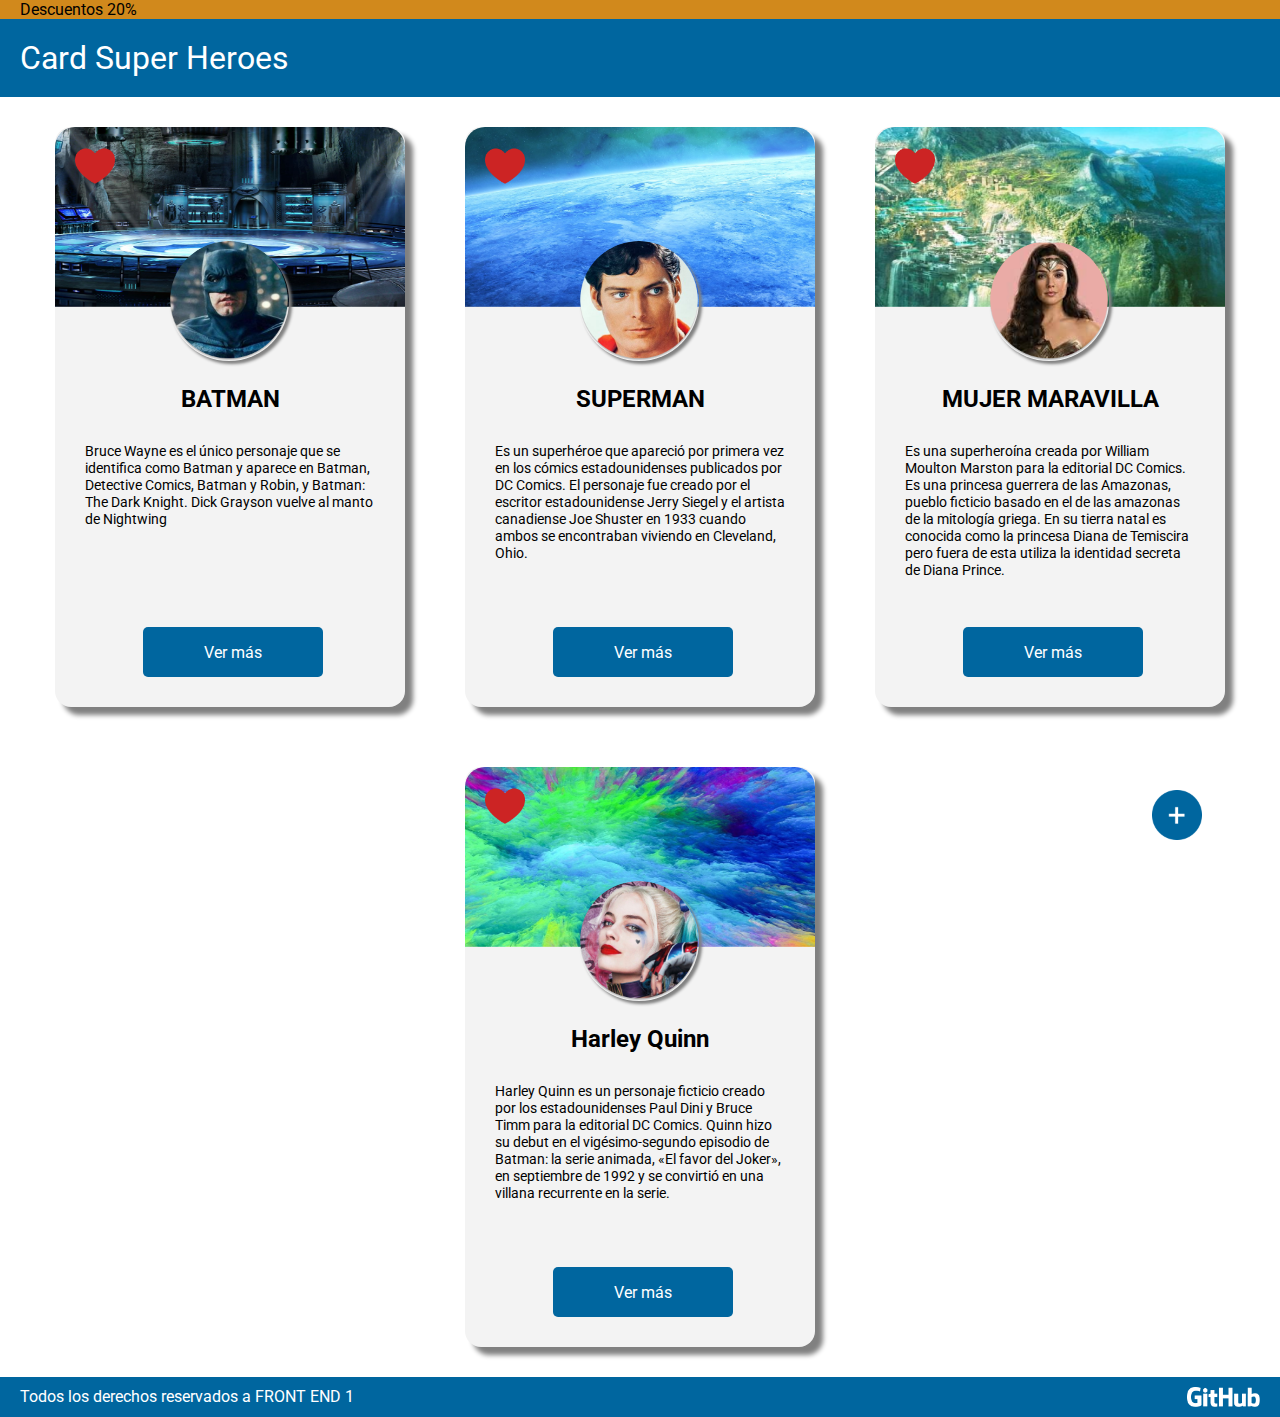
==== index.html @ 0bc8804c "Tarjetas adaptables" ====
<!DOCTYPE html>
<html>
    <head>
        <meta charset="utf-8">
        <meta http-equiv="X-UA-Compatible" content="IE=edge">
        <meta name="viewport" content="width=device-width, initial-scale=1">
        <link rel="stylesheet" href="./css/style.css">
        <style>
            @import url('https://fonts.googleapis.com/css2?family=Roboto&display=swap');
        </style>
        <title>Figma - Clase 10</title>
    </head>
    <body>
        <header>
                <p class="superior">Descuentos 20%</p>
                <h1 class="Titulo">Card Super Heroes</h1>
        </header>
        <img src="./img/add.png" id="add" alt="añadir" >
        <div class="flex-contain">
            
                <div class="Card">
                    <img src="./img/cueva.png" class="fondo" alt="fondo">
                    <img src="./img/like.png" class="like" alt="">
                    <img src="./img/batman.png" class="foto" alt="Batman">
                    <h2>BATMAN</h2>
                    <p class="text">Bruce Wayne es el único personaje que se identifica como Batman y aparece en Batman, Detective Comics, Batman y Robin, y Batman: The Dark Knight. Dick Grayson vuelve al manto de Nightwing</p>
                    <button>Ver más</button>
                </div>
            
        
            <div class="Card">
                    <img src="./img/tierra.png" class="fondo" alt="fondo">
                    <img src="./img/like.png" class="like" alt="">
                    <img src="./img/superman.png" class="foto" alt="superman">
                    <h2>SUPERMAN</h2>
                    <p class="text">Es un superhéroe que apareció por primera vez en los cómics estadounidenses publicados por DC Comics. ​
                        El personaje fue creado por el escritor estadounidense Jerry Siegel y el artista canadiense Joe Shuster en 1933 cuando ambos se encontraban viviendo en Cleveland, Ohio.</p>
                    <button>Ver más</button>
                </div>
                <div class="Card">
                    <img src="./img/amazonas.png" class="fondo" alt="fondo">
                    <img src="./img/like.png" class="like" alt="">
                    <img src="./img/wonderwoman.png" class="foto" alt="wonderwoman">
                    <h2>MUJER MARAVILLA</h2>
                    <p class="text">Es una superheroína creada por William Moulton Marston para la editorial DC Comics. Es una princesa guerrera de las Amazonas, pueblo ficticio basado en el de las amazonas de la mitología griega. En su tierra natal es conocida como la princesa Diana de Temiscira pero fuera de esta utiliza la identidad secreta de Diana Prince.</p>
                    <button>Ver más</button>
                </div>
                <div class="Card">
                        <img src="./img/colores.png" class="fondo" alt="fondo">
                        <img src="./img/like.png" class="like" alt="like">
                        <img src="./img/queen.png" class="foto" alt="queen">
                    <h2>Harley Quinn</h2>
                    <p class="text">Harley Quinn es un personaje ficticio creado por los estadounidenses Paul Dini y Bruce Timm para la editorial DC Comics. Quinn hizo su debut en el vigésimo-segundo episodio de Batman: la serie animada, «El favor del Joker», en septiembre de 1992 y se convirtió en una villana recurrente en la serie.</p>
                    <button>Ver más</button>
                </div>
        </div>
        <footer>
            <p id="derechos">Todos los derechos reservados a FRONT END 1</p>
            <img  src="./img/github.png" class="github" alt="github">
        </footer>
    </body>
</html>
---- css/style.css ----
*{
    margin: 0;
    padding: 0;
    border: 0;
    font-size: 16px;
    font-family: 'Roboto', sans-serif;
}

/*barras superiores*/

/*descuentos*/
.superior{
    background-color: #D1891C;
    font-size: 1rem;
    padding-left: 20px;
}

/*titulo*/
h1{
    background-color: #00669F;
    color: white;
    font-size: 2rem;
    font-weight: normal;
    padding: 20px;
}

/*tarjetas*/

.flex-contain{
    display: flex;
    justify-content: center;
    flex-wrap: wrap;
}

.Card{
    position: relative;
    height: 580px;
    width: 33%;
    min-width: 300px;
    max-width: 350px;
    background-color: #F3F3F3;
    border-radius: 16px;
    box-shadow: 8px 8px 5px grey;
    margin: 30px;
}

.fondo{
    width: 100%;
    height: 180px;
    border-radius: 20px 20px 0px 0px;
}

.like{
    width: 40px;
    position: relative;
    left: 20px;
    top: -245px;
}

.foto{
    top: -70px;
    left: 20%;
    position: relative;
    width: 120px;
    border-radius: 50%;
    box-shadow: 3px 3px 3px grey;
}

h2{
    position: relative;
    text-align: center;
    top: -50px;
    font-size: 1.5rem;
}
.text{
    position: relative;
    top: -50px;
    font-size: 0.9rem;
    margin: 30px;
}
button{
    background-color: #00669F ;
    color: white;
    border-radius: 5px;
    width: 180px;
    height: 50px;
    position: absolute;
    bottom: 30px;
    left: 25%;
}

/*añadir*/

#add{
    width: 50px;
    height: 50px;
    position: fixed;
    bottom: 60px;
    left: 90%;
    z-index: 5;
}

/*final de pagina*/

footer{
    color: white;
    background-color:#00669F;
    font-family:'Roboto', sans-serif;
    font-size: 1rem;
    padding: 10px 20px 10px 20px;
    display: flex;
    justify-content: space-between;
    align-content: center;
}
.github{
    height: 20px;
}

@media (max-width:720px){
    .foto{
        left: 16%;
    }
    #add{
        width: 50px;
        height: 50px;
        position: fixed;
        bottom: 80px;
        left: 80%;
        z-index: 5;
    }
    button{
        left: 20%;
    }
    .github{
        display: none;
    }
    footer{
        display: flex;
        justify-content: center;
    }
}
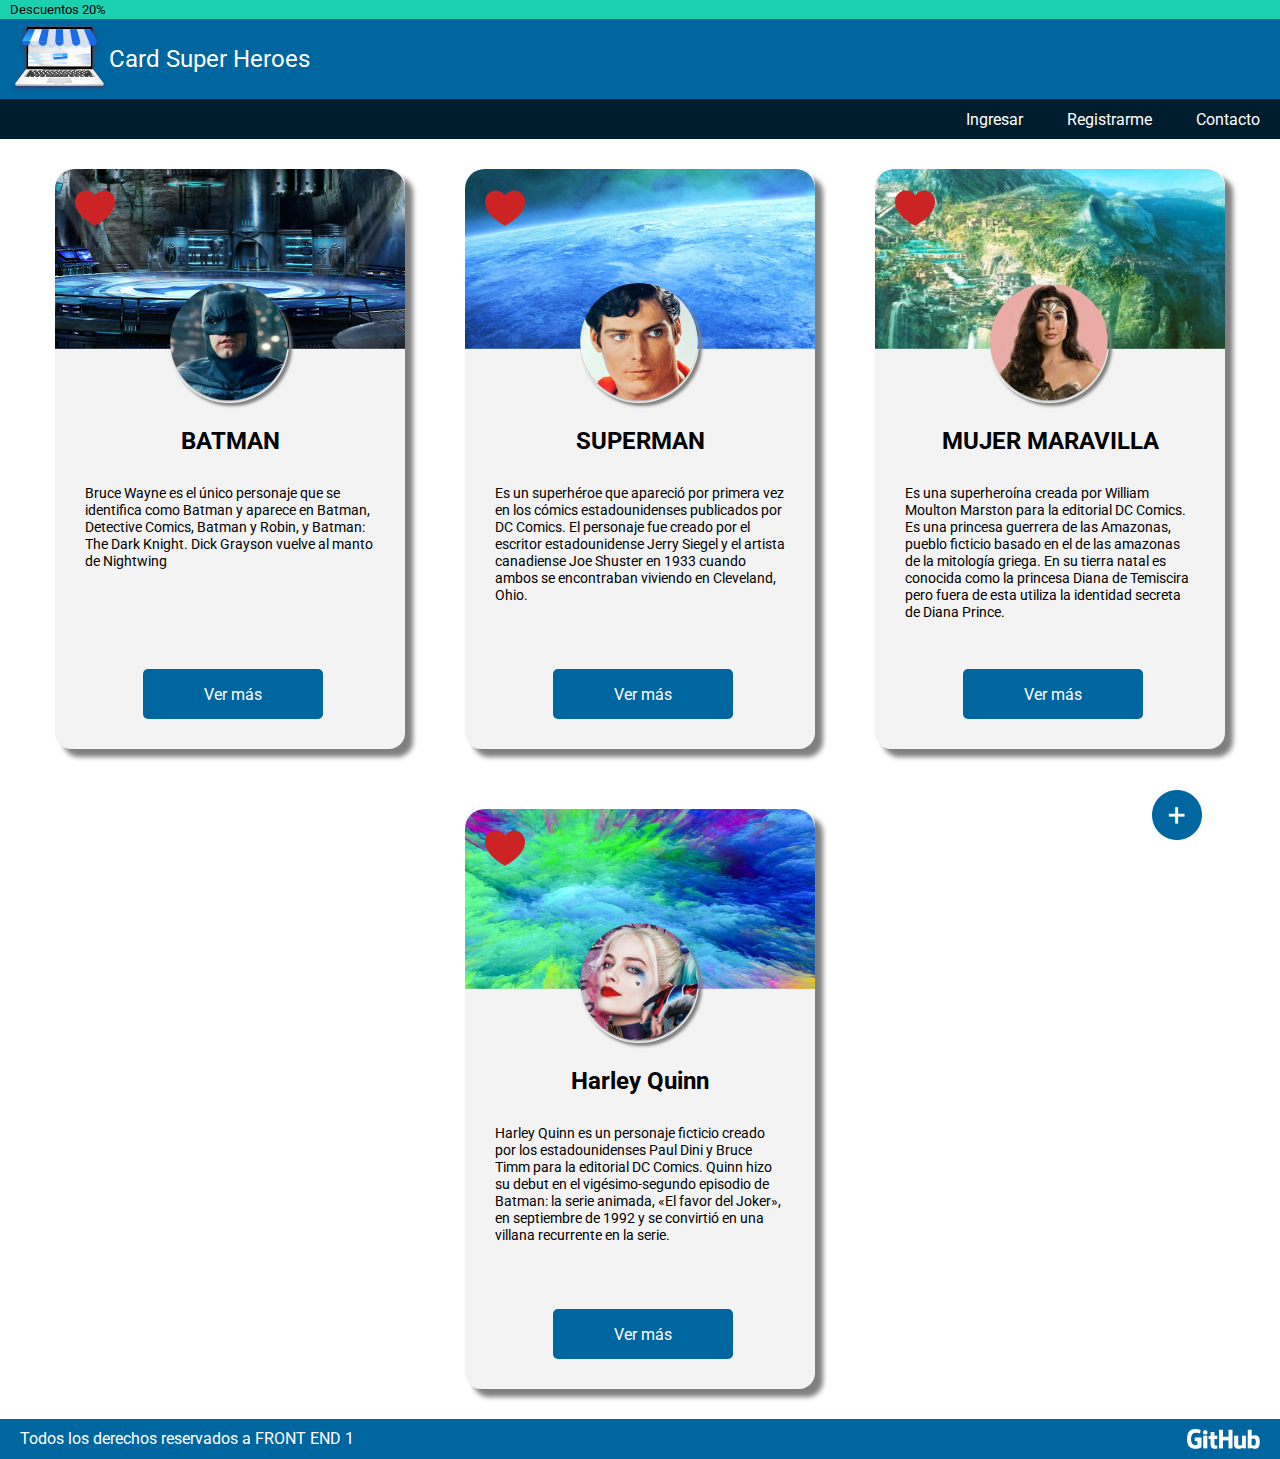
==== commit 2bd02279: "path logo" ====
--- a/index.html
+++ b/index.html
@@ -8,34 +8,38 @@
         <style>
             @import url('https://fonts.googleapis.com/css2?family=Roboto&display=swap');
         </style>
-        <title>Figma - Clase 10</title>
+        <title>Card DC Comics</title>
     </head>
     <body>
         <header>
-                <p class="superior">Descuentos 20%</p>
+                <p class="superior" id="">Descuentos 20%</p>
                 <h1 class="Titulo">Card Super Heroes</h1>
+                <nav class="bar-nav">
+                    <ul type="none">
+                        <li class="opciones"><a href="./login.html">Ingresar</a></li>
+                        <li class="opciones"><a href="./register.html">Registrarme</a></li>
+                        <li class="opciones"><a href="./contactame.html">Contacto</a></li>
+                    </ul>
+                </nav>
         </header>
         <img src="./img/add.png" id="add" alt="añadir" >
         <div class="flex-contain">
-            
                 <div class="Card">
                     <img src="./img/cueva.png" class="fondo" alt="fondo">
                     <img src="./img/like.png" class="like" alt="">
                     <img src="./img/batman.png" class="foto" alt="Batman">
                     <h2>BATMAN</h2>
                     <p class="text">Bruce Wayne es el único personaje que se identifica como Batman y aparece en Batman, Detective Comics, Batman y Robin, y Batman: The Dark Knight. Dick Grayson vuelve al manto de Nightwing</p>
-                    <button>Ver más</button>
+                    <button class="informacion">Ver más</button>
                 </div>
-            
-        
-            <div class="Card">
+                <div class="Card">
                     <img src="./img/tierra.png" class="fondo" alt="fondo">
                     <img src="./img/like.png" class="like" alt="">
                     <img src="./img/superman.png" class="foto" alt="superman">
                     <h2>SUPERMAN</h2>
                     <p class="text">Es un superhéroe que apareció por primera vez en los cómics estadounidenses publicados por DC Comics. ​
                         El personaje fue creado por el escritor estadounidense Jerry Siegel y el artista canadiense Joe Shuster en 1933 cuando ambos se encontraban viviendo en Cleveland, Ohio.</p>
-                    <button>Ver más</button>
+                    <button class="informacion">Ver más</button>
                 </div>
                 <div class="Card">
                     <img src="./img/amazonas.png" class="fondo" alt="fondo">
@@ -43,7 +47,7 @@
                     <img src="./img/wonderwoman.png" class="foto" alt="wonderwoman">
                     <h2>MUJER MARAVILLA</h2>
                     <p class="text">Es una superheroína creada por William Moulton Marston para la editorial DC Comics. Es una princesa guerrera de las Amazonas, pueblo ficticio basado en el de las amazonas de la mitología griega. En su tierra natal es conocida como la princesa Diana de Temiscira pero fuera de esta utiliza la identidad secreta de Diana Prince.</p>
-                    <button>Ver más</button>
+                    <button class="informacion">Ver más</button>
                 </div>
                 <div class="Card">
                         <img src="./img/colores.png" class="fondo" alt="fondo">
@@ -51,7 +55,7 @@
                         <img src="./img/queen.png" class="foto" alt="queen">
                     <h2>Harley Quinn</h2>
                     <p class="text">Harley Quinn es un personaje ficticio creado por los estadounidenses Paul Dini y Bruce Timm para la editorial DC Comics. Quinn hizo su debut en el vigésimo-segundo episodio de Batman: la serie animada, «El favor del Joker», en septiembre de 1992 y se convirtió en una villana recurrente en la serie.</p>
-                    <button>Ver más</button>
+                    <button class="informacion">Ver más</button>
                 </div>
         </div>
         <footer>
--- a/css/style.css
+++ b/css/style.css
@@ -2,35 +2,68 @@
     margin: 0;
     padding: 0;
     border: 0;
-    font-size: 16px;
+    font-size: 100%;
     font-family: 'Roboto', sans-serif;
+    vertical-align: baseline;
+    box-sizing: border-box;
 }
 
 /*barras superiores*/
 
 /*descuentos*/
 .superior{
-    background-color: #D1891C;
-    font-size: 1rem;
-    padding-left: 20px;
-}
-
-/*titulo*/
+    background-color: #1CD1B0;
+    font-size: 0.8rem;
+    padding: 2px 10px;
+}
+
+/*Textos*/
+a{
+    text-decoration: none;
+}
+li a{
+    color: white;
+}
+
 h1{
     background-color: #00669F;
     color: white;
-    font-size: 2rem;
     font-weight: normal;
-    padding: 20px;
-}
-
-/*tarjetas*/
+    display: flex;
+    align-items: center;
+    font-size: 1.5rem;
+    padding: 0px;
+}
+h1:before{
+    content: url(../img/logo.svg);
+    padding-left: 10px;
+}
+
+/*barra de navegacion*/
+
+nav.bar-nav{
+    display:flex;
+    flex-direction: row;
+    justify-content: flex-end;
+    align-items: center;
+    background-color: #001D2D;
+    color: white;
+    height: 40px;
+}
+li.opciones{
+    display: inline-block;
+    padding: 0px 20px;
+}
+
+/*contenedor tarjetas*/
 
 .flex-contain{
     display: flex;
     justify-content: center;
     flex-wrap: wrap;
 }
+
+/*tarjetas*/
 
 .Card{
     position: relative;
@@ -78,7 +111,7 @@
     font-size: 0.9rem;
     margin: 30px;
 }
-button{
+button.informacion{
     background-color: #00669F ;
     color: white;
     border-radius: 5px;
@@ -87,6 +120,17 @@
     position: absolute;
     bottom: 30px;
     left: 25%;
+}
+
+/*contenedor login*/
+
+main.flex-contain{
+    min-height: calc(100vh - 138.8px);
+}
+section#container{
+    margin: 15vh 0px;
+    width: 50%;
+    max-width: 500px;
 }
 
 /*añadir*/
@@ -100,7 +144,7 @@
     z-index: 5;
 }
 
-/*final de pagina*/
+/*final de pagina cards*/
 
 footer{
     color: white;
@@ -112,13 +156,104 @@
     justify-content: space-between;
     align-content: center;
 }
+
+/* contenido forms*/
+
+/*titulo*/
+
+h2#sub-title{
+    font-weight:900;
+    font-size: 3rem;
+    text-align: left;
+}
+
+/*forms*/ 
+form{
+    display: flex;
+    flex-direction: column;
+    justify-content: space-between;
+}
+input, select.estilo{
+    width: 100%;
+    height: 40px;
+    padding-left: 15px;
+    margin: 10px 0px;
+    border: black solid 2px;
+}
+button#ingreso{
+    width: 100%;
+    height: 40px;
+    margin: 30px 0px 15px 0px;
+    font-size: 1.1rem;
+    font-weight: bold;
+    background-color: #1CD1B0;
+    border-radius: 20px;
+}
+#pregunta{
+    margin-top: 20px;
+    display: flex;
+    justify-content: center;
+    flex-wrap: wrap;
+}
+/*botones registro y contacto*/
+section#botones{
+    display: inline-block;
+    flex-wrap: wrap;
+    margin-top: 50px;
+}
+button.acciones{
+    width:48%;
+    min-width: 150px;
+    height: 40px;
+    font-size: 1.1rem;
+    font-weight: bold;
+    border-radius: 20px;
+    margin-top: 10px;
+
+}
+button#send{
+    margin-left: 8px;
+    background-color: #1CD1B0;
+}
+button#clean{
+    margin-right: 8px;
+    background-color: #888888;
+}
+
+
+/*contactame*/
+#comment{
+    height: 200px;
+    padding: 15px;
+    margin: 10px 0px;
+    border: black solid 2px;
+}
+
+/*footers*/
+footer#centrado{
+    display: flex;
+    justify-content: center;
+    align-content: center;
+}
+
 .github{
     height: 20px;
 }
 
-@media (max-width:720px){
+
+@media (max-width:769px)
+{
     .foto{
-        left: 16%;
+        left: 14.5%;
+    }
+    button{
+        left: 19%;
+    }
+}
+
+@media (max-width:426px){
+    h2#sub-title{
+        font-size: 2rem;
     }
     #add{
         width: 50px;
@@ -128,9 +263,6 @@
         left: 80%;
         z-index: 5;
     }
-    button{
-        left: 20%;
-    }
     .github{
         display: none;
     }
@@ -139,3 +271,14 @@
         justify-content: center;
     }
 }
+
+@media (max-width:997px){
+    section#botones{
+        display: flex;
+        justify-content: center;
+    }
+    button#registrar, button#limpiar{
+        margin-left: 0px;
+        margin-right: 0px;
+    }
+}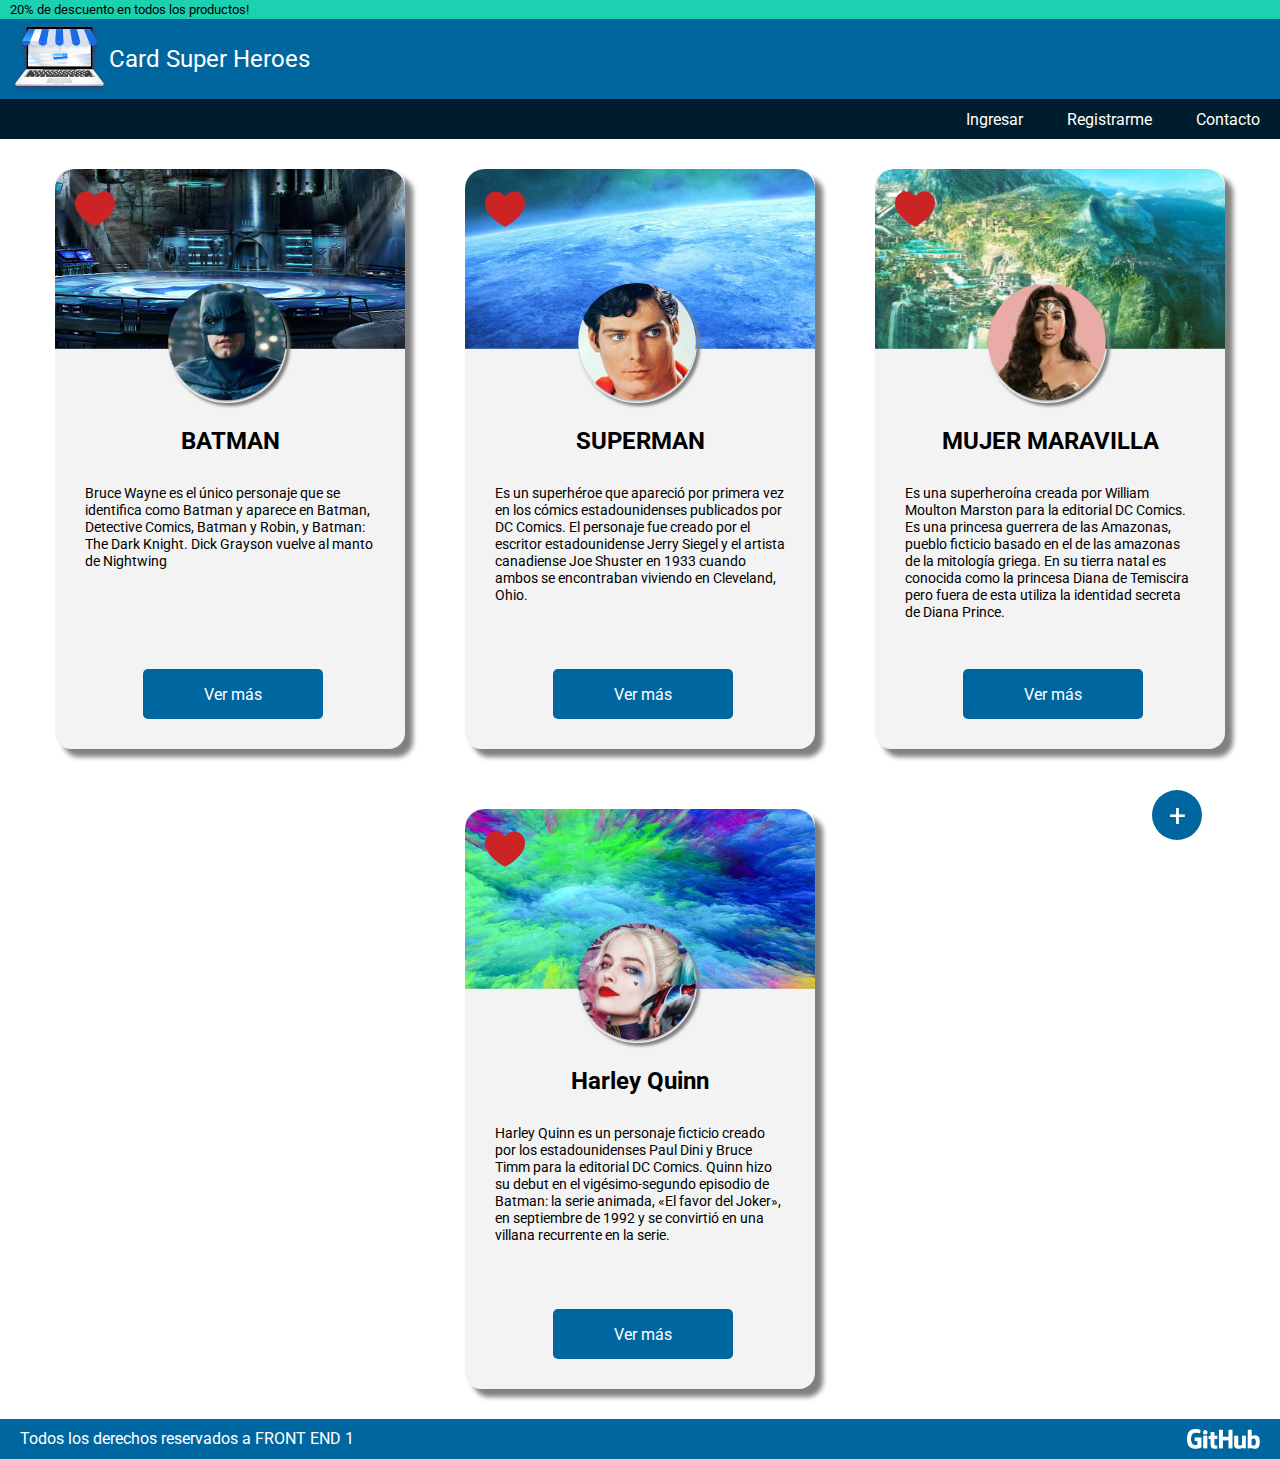
==== commit cfd84287: "Funcionamiento del boton add" ====
--- a/index.html
+++ b/index.html
@@ -12,8 +12,8 @@
     </head>
     <body>
         <header>
-                <p class="superior" id="">Descuentos 20%</p>
-                <h1 class="Titulo">Card Super Heroes</h1>
+                <p class="superior" >20% de descuento en todos los productos!</p>
+                <h1 class="Titulo titl-position">Card Super Heroes</h1>
                 <nav class="bar-nav">
                     <ul type="none">
                         <li class="opciones"><a href="./login.html">Ingresar</a></li>
@@ -22,13 +22,13 @@
                     </ul>
                 </nav>
         </header>
-        <img src="./img/add.png" id="add" alt="añadir" >
+        <button id="add" onclick="location.href='./add.html'">+</button>
         <div class="flex-contain">
                 <div class="Card">
                     <img src="./img/cueva.png" class="fondo" alt="fondo">
                     <img src="./img/like.png" class="like" alt="">
                     <img src="./img/batman.png" class="foto" alt="Batman">
-                    <h2>BATMAN</h2>
+                    <h2 class="titl-position">BATMAN</h2>
                     <p class="text">Bruce Wayne es el único personaje que se identifica como Batman y aparece en Batman, Detective Comics, Batman y Robin, y Batman: The Dark Knight. Dick Grayson vuelve al manto de Nightwing</p>
                     <button class="informacion">Ver más</button>
                 </div>
@@ -36,7 +36,7 @@
                     <img src="./img/tierra.png" class="fondo" alt="fondo">
                     <img src="./img/like.png" class="like" alt="">
                     <img src="./img/superman.png" class="foto" alt="superman">
-                    <h2>SUPERMAN</h2>
+                    <h2 class="titl-position">SUPERMAN</h2>
                     <p class="text">Es un superhéroe que apareció por primera vez en los cómics estadounidenses publicados por DC Comics. ​
                         El personaje fue creado por el escritor estadounidense Jerry Siegel y el artista canadiense Joe Shuster en 1933 cuando ambos se encontraban viviendo en Cleveland, Ohio.</p>
                     <button class="informacion">Ver más</button>
@@ -45,7 +45,7 @@
                     <img src="./img/amazonas.png" class="fondo" alt="fondo">
                     <img src="./img/like.png" class="like" alt="">
                     <img src="./img/wonderwoman.png" class="foto" alt="wonderwoman">
-                    <h2>MUJER MARAVILLA</h2>
+                    <h2 class="titl-position">MUJER MARAVILLA</h2>
                     <p class="text">Es una superheroína creada por William Moulton Marston para la editorial DC Comics. Es una princesa guerrera de las Amazonas, pueblo ficticio basado en el de las amazonas de la mitología griega. En su tierra natal es conocida como la princesa Diana de Temiscira pero fuera de esta utiliza la identidad secreta de Diana Prince.</p>
                     <button class="informacion">Ver más</button>
                 </div>
@@ -53,7 +53,7 @@
                         <img src="./img/colores.png" class="fondo" alt="fondo">
                         <img src="./img/like.png" class="like" alt="like">
                         <img src="./img/queen.png" class="foto" alt="queen">
-                    <h2>Harley Quinn</h2>
+                    <h2 class="titl-position">Harley Quinn</h2>
                     <p class="text">Harley Quinn es un personaje ficticio creado por los estadounidenses Paul Dini y Bruce Timm para la editorial DC Comics. Quinn hizo su debut en el vigésimo-segundo episodio de Batman: la serie animada, «El favor del Joker», en septiembre de 1992 y se convirtió en una villana recurrente en la serie.</p>
                     <button class="informacion">Ver más</button>
                 </div>
--- a/css/style.css
+++ b/css/style.css
@@ -85,21 +85,21 @@
 
 .like{
     width: 40px;
-    position: relative;
+    position: absolute;
     left: 20px;
-    top: -245px;
+    top: 20px;
 }
 
 .foto{
     top: -70px;
-    left: 20%;
+    left: 32%;
     position: relative;
     width: 120px;
     border-radius: 50%;
     box-shadow: 3px 3px 3px grey;
 }
 
-h2{
+h2.titl-position{
     position: relative;
     text-align: center;
     top: -50px;
@@ -135,13 +135,24 @@
 
 /*añadir*/
 
+
 #add{
+    font-size: 30px;
+    height: 50px;
+    width: 50px;
+    border-radius: 50%;
+    color: white;
+    background-color:#00669F;
     width: 50px;
     height: 50px;
     position: fixed;
     bottom: 60px;
     left: 90%;
     z-index: 5;
+    text-align: center;
+}
+button#add:active{
+    background-color: #001D2D;
 }
 
 /*final de pagina cards*/
@@ -173,7 +184,7 @@
     flex-direction: column;
     justify-content: space-between;
 }
-input, select.estilo{
+input.estilo, select.estilo{
     width: 100%;
     height: 40px;
     padding-left: 15px;
@@ -240,16 +251,104 @@
     height: 20px;
 }
 
-
-@media (max-width:769px)
-{
-    .foto{
-        left: 14.5%;
-    }
-    button{
-        left: 19%;
-    }
-}
+/*Añadir Superheroe*/
+
+/*contenedor*/
+main#contain-add{
+    min-height: calc(100vh - 138.8px);
+    margin:50px 0px;
+}
+
+/*titulo*/
+h2.titl-add{
+    color: white;
+    font-weight: bold;
+    font-size: 2.5rem;
+    text-align: center;
+    margin-top: 10px;
+}
+.deco-text{
+    font-weight: lighter;
+    font-size: 1rem;
+    color: white;
+}
+.cont-add{
+    background-color: #00669F;
+    border-radius: 50px;
+    width: 60%;
+}
+label.lbl{
+    font-size: 13px;
+}
+.check{
+    width: 17px;
+    height: 17px;
+}
+input.add{
+    margin: 10px 0px;
+    border-radius: 10px;
+    width: 100%;
+    min-width: 90px;
+    height: 50px;
+    padding-left: 10px;
+}
+textarea#description{
+    height: 200px;
+    width: 100%;
+    border-radius: 10px;
+    padding: 15px;
+}
+div.info1, div.info2{
+    width: 40%;
+    margin: 20px 20px;
+}
+label{
+    color: white;
+}
+form.add-form{
+    margin-top: 30px;
+    display: flex;
+    flex-direction: row;
+    flex-wrap: wrap;
+    justify-content: center;
+}
+hr{
+    height: 2px;
+    background-color: white;
+    margin: 15px 0px;
+}
+#species{
+    margin: 10px 0px;
+    width: 100%;
+    height: 50px;
+}
+input[type="file"]#picture{
+    margin: 25px 0px;
+    width: 100%;
+    display: flex;
+}
+#text-center{
+    text-align: center;
+}
+button#btn-inf{
+    font-weight: bold;
+    font-size: 30px;
+    width: 40%;
+    height: 50px;
+    position: relative;
+    left: 30%;
+    bottom: 10px;
+    background-color: #1CD1B0;
+    color: #001D2D;
+    border-radius: 15px;
+}
+button#btn-inf:active{
+    background-color: #001D2D;
+    color: #1CD1B0;
+    
+}
+
+
 
 @media (max-width:426px){
     h2#sub-title{
@@ -270,6 +369,7 @@
         display: flex;
         justify-content: center;
     }
+
 }
 
 @media (max-width:997px){
